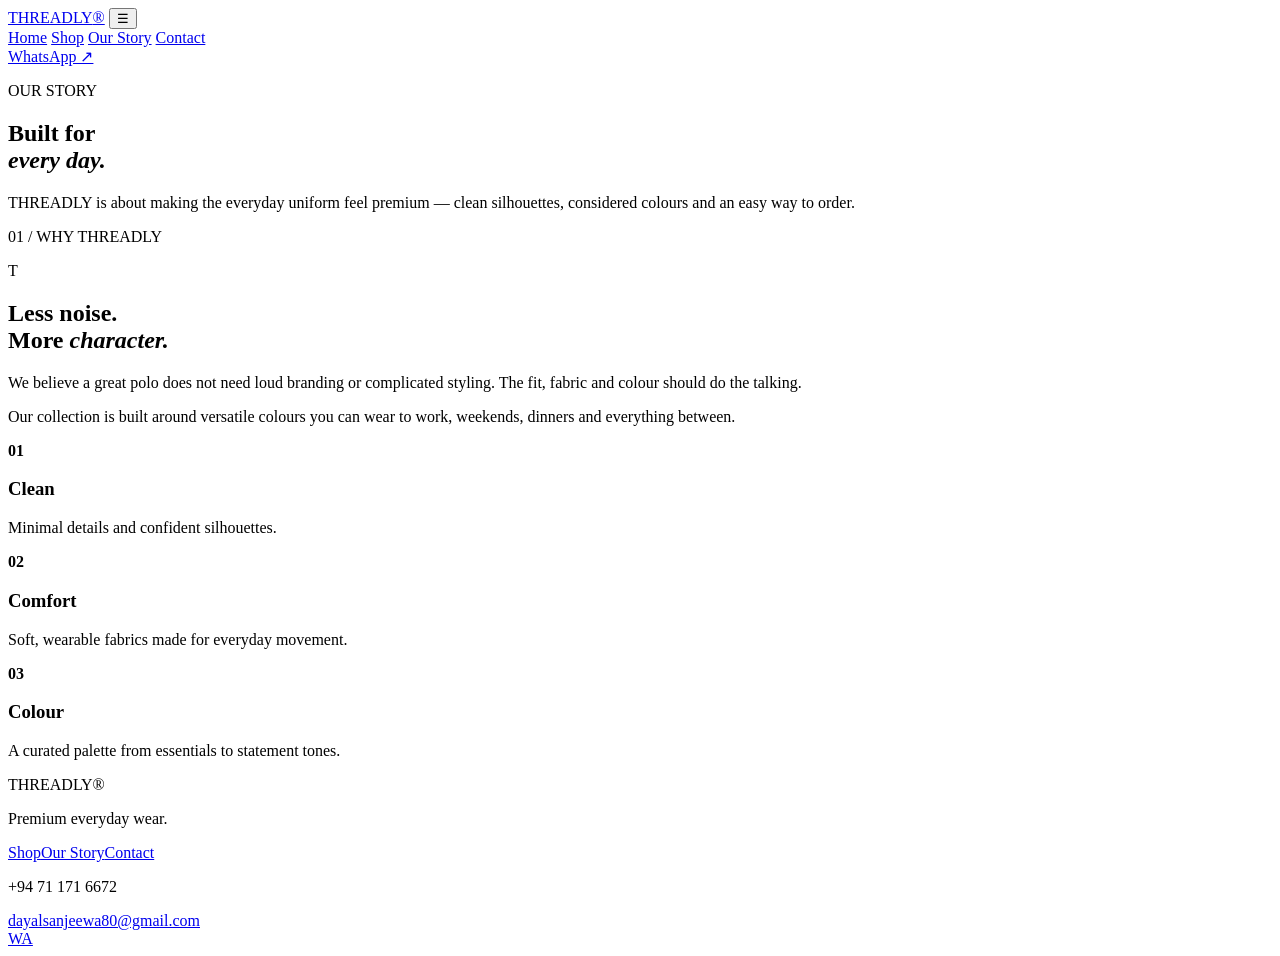
==== about.html @ 18c8f535 "Add files via upload" ====
<!DOCTYPE html>
<html lang="en"><head><meta charset="UTF-8"><meta name="viewport" content="width=device-width,initial-scale=1.0">
<title>Our Story | THREADLY</title><link rel="stylesheet" href="css/style.css"></head><body>
<header>
<a class="brand" href="index.html">THREADLY<span>®</span></a>
<button class="menu" aria-label="Open menu">☰</button>
<nav>
<a class="" href="index.html">Home</a>
<a class="" href="shop.html">Shop</a>
<a class="active" href="about.html">Our Story</a>
<a class="" href="contact.html">Contact</a>
</nav>
<a class="wa" href="https://wa.me/94711716672" target="_blank" rel="noopener">WhatsApp ↗</a>
</header>
<main><section class="page dark"><p class="tag">OUR STORY</p><h1>Built for<br><i>every day.</i></h1><p>THREADLY is about making the everyday uniform feel premium — clean silhouettes, considered colours and an easy way to order.</p></section>
<section class="story"><div><p class="tag">01 / WHY THREADLY</p><div class="big">T</div></div><div><h2>Less noise.<br>More <i>character.</i></h2><p>We believe a great polo does not need loud branding or complicated styling. The fit, fabric and colour should do the talking.</p><p>Our collection is built around versatile colours you can wear to work, weekends, dinners and everything between.</p></div></section>
<section class="values"><div><b>01</b><h3>Clean</h3><p>Minimal details and confident silhouettes.</p></div><div><b>02</b><h3>Comfort</h3><p>Soft, wearable fabrics made for everyday movement.</p></div><div><b>03</b><h3>Colour</h3><p>A curated palette from essentials to statement tones.</p></div></section></main><footer>
<div><div class="brand">THREADLY<span>®</span></div><p>Premium everyday wear.</p></div>
<div><a href="shop.html">Shop</a><a href="about.html">Our Story</a><a href="contact.html">Contact</a></div>
<div><p>+94 71 171 6672</p><a href="mailto:dayalsanjeewa80@gmail.com">dayalsanjeewa80@gmail.com</a></div>
</footer>
<a class="float" href="https://wa.me/94711716672" target="_blank" rel="noopener">WA</a><script src="js/script.js"></script></body></html>
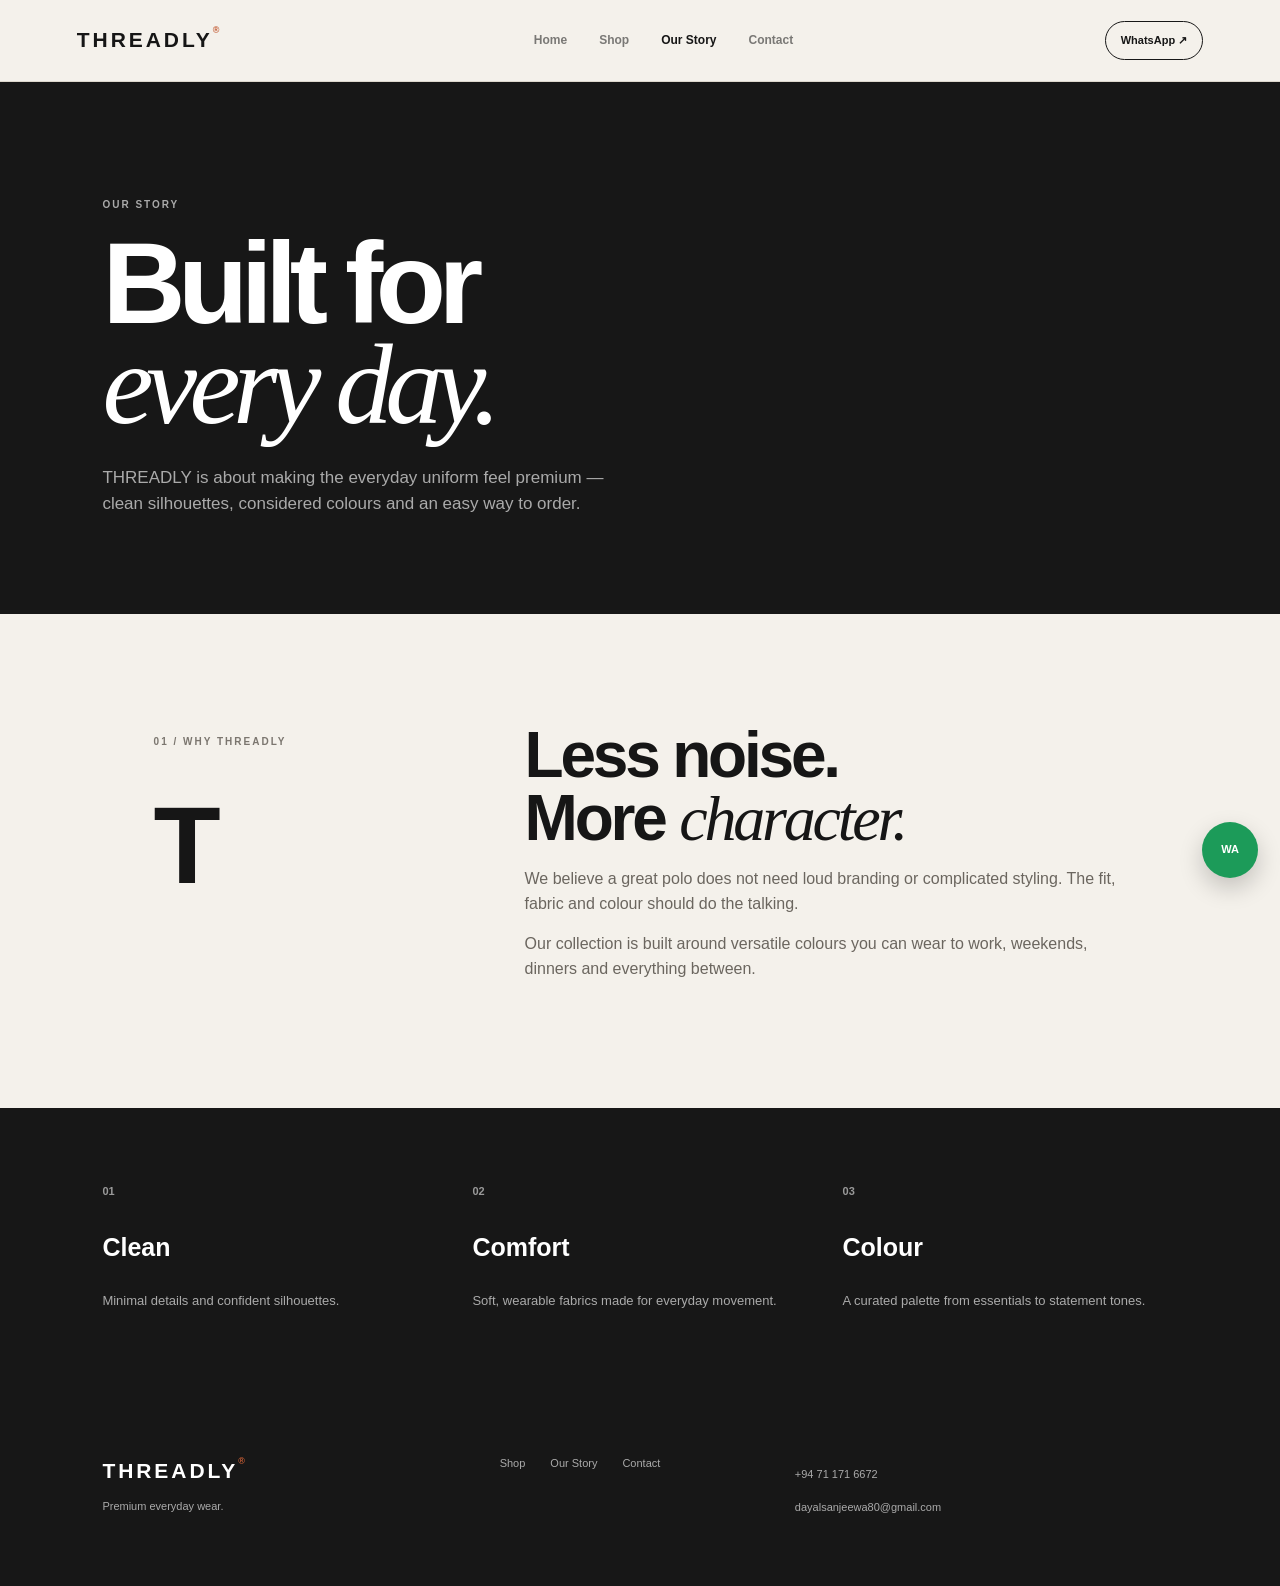
==== commit 9fd9dead: "Add files via upload" ====
--- a/about.html
+++ b/about.html
@@ -1,6 +1,23 @@
 <!DOCTYPE html>
-<html lang="en"><head><meta charset="UTF-8"><meta name="viewport" content="width=device-width,initial-scale=1.0">
-<title>Our Story | THREADLY</title><link rel="stylesheet" href="css/style.css"></head><body>
+<html lang="en"><head>
+<!-- THREADLY SEO START -->
+<title>Our Story | THREADLY Premium Everyday Wear</title>
+<meta name="description" content="Learn about THREADLY, a premium everyday wear brand focused on clean silhouettes, considered colours, comfort and easy ordering.">
+<link rel="canonical" href="https://dayalsanjeewa80-byte.github.io/threadly/about.html">
+<meta name="robots" content="index, follow, max-image-preview:large">
+<meta property="og:type" content="website">
+<meta property="og:site_name" content="THREADLY">
+<meta property="og:title" content="Our Story | THREADLY">
+<meta property="og:description" content="Discover the THREADLY approach to premium everyday wear.">
+<meta property="og:url" content="https://dayalsanjeewa80-byte.github.io/threadly/about.html">
+<meta property="og:image" content="https://dayalsanjeewa80-byte.github.io/threadly/assets/polo-orange.png">
+<meta name="twitter:card" content="summary_large_image">
+<meta name="twitter:title" content="Our Story | THREADLY">
+<meta name="twitter:description" content="Discover the THREADLY approach to premium everyday wear.">
+<meta name="twitter:image" content="https://dayalsanjeewa80-byte.github.io/threadly/assets/polo-orange.png">
+<!-- THREADLY SEO END -->
+<meta charset="UTF-8"><meta name="viewport" content="width=device-width,initial-scale=1.0">
+<link rel="stylesheet" href="css/style.css"></head><body>
 <header>
 <a class="brand" href="index.html">THREADLY<span>®</span></a>
 <button class="menu" aria-label="Open menu">☰</button>
--- a/css/style.css
+++ b/css/style.css
@@ -0,0 +1,2 @@
+*{box-sizing:border-box}body{margin:0;background:#f4f1eb;color:#161616;font-family:Arial,Helvetica,sans-serif;line-height:1.55}a{text-decoration:none;color:inherit}header{height:82px;padding:0 6vw;display:flex;align-items:center;justify-content:space-between;border-bottom:1px solid #ddd7cd;position:sticky;top:0;background:#f4f1eb;z-index:20}.brand{font-size:21px;font-weight:900;letter-spacing:.14em}.brand span{font-size:9px;vertical-align:top;color:#c35c34}nav{display:flex;gap:32px;font-size:12px;font-weight:bold}nav a{opacity:.55}nav a.active,nav a:hover{opacity:1}.wa{border:1px solid #171717;border-radius:99px;padding:10px 15px;font-size:11px;font-weight:bold}.menu{display:none;border:0;background:none;font-size:23px}.hero{min-height:650px;padding:75px 8vw;display:grid;grid-template-columns:1fr 1fr;align-items:center;gap:60px}.tag{font-size:10px;font-weight:900;letter-spacing:.2em;color:#7b766f}.hero h1,.page h1{font-size:clamp(62px,9vw,115px);line-height:.87;letter-spacing:-.065em;margin:20px 0 30px}.hero h1 i,.page h1 i,.manifesto h2 i,.story h2 i,.orderinfo h2 i{font-family:Georgia,serif;font-weight:normal}.sub,.page>p:last-child{max-width:520px;color:#6f6a63;font-size:17px}.actions{display:flex;align-items:center;gap:25px;margin-top:32px}.btn{background:#171717;color:white;padding:16px 21px;font-size:12px;font-weight:bold;display:inline-block}.line{font-size:12px;font-weight:bold;border-bottom:1px solid;padding-bottom:3px}.hero-photo{height:500px;display:grid;place-items:center;overflow:hidden;background:#171717}.hero-photo img{width:100%;height:100%;object-fit:cover;display:block}.ticker{background:#171717;color:#fff;padding:13px;text-align:center;white-space:nowrap;overflow:hidden;font-size:10px;font-weight:bold;letter-spacing:.18em}.section{padding:95px 8vw}.heading{display:flex;justify-content:space-between;align-items:end;margin-bottom:42px}.heading h2,.manifesto h2,.story h2,.orderinfo h2{font-size:clamp(38px,5vw,65px);line-height:.98;letter-spacing:-.05em;margin:0}.featured{display:grid;grid-template-columns:repeat(3,1fr);gap:22px}.featured div{height:440px;overflow:hidden;background:#ddd}.featured img{width:100%;height:100%;object-fit:cover;display:block}.manifesto{padding:100px 8vw;background:#d9d1c5}.manifesto>p:last-child{max-width:520px;font-size:17px;color:#666;margin-top:35px}.page{padding:105px 8vw 80px}.page.dark{background:#171717;color:#fff;max-width:none}.page.dark .tag,.page.dark>p:last-child{color:#aaa}.filters{padding:0 8vw 25px;display:flex;gap:10px;border-bottom:1px solid #ddd7cd}.filters button{border:1px solid #c9c3ba;background:none;border-radius:99px;padding:10px 18px;font-weight:bold;font-size:11px;cursor:pointer}.filters button.active{background:#171717;color:#fff}.shopgrid{padding-top:55px}.grid{display:grid;grid-template-columns:repeat(3,1fr);gap:25px}.product-image{height:390px;position:relative;overflow:hidden;background:#ddd}.product-image img{width:100%;height:100%;object-fit:cover;display:block;transition:transform .5s ease}.image-btn{display:block;width:100%;padding:0;border:0;background:none;cursor:zoom-in;text-align:left}.image-btn:hover img{transform:scale(1.035)}.product-image>span{position:absolute;top:16px;left:16px;font-size:9px;letter-spacing:.15em;font-weight:bold;background:#f4f1ebd9;padding:5px 7px}.product-image em{position:absolute;right:16px;bottom:16px;background:#171717;color:#fff;padding:7px 9px;font-size:9px;font-style:normal;font-weight:bold;opacity:0;transition:opacity .2s}.image-btn:hover .product-image em{opacity:1}.prodrow{display:flex;justify-content:space-between;gap:15px}.prodrow h3{margin:14px 0 0}.prodrow p{margin:2px 0;color:#777;font-size:11px}.prodrow strong{font-size:12px;margin-top:15px}.order{display:block;background:#171717;color:#fff;text-align:center;padding:12px;font-size:11px;font-weight:bold;margin-top:14px}.lightbox{position:fixed;inset:0;background:#111e;display:none;align-items:center;justify-content:center;padding:30px;z-index:50}.lightbox.open{display:flex}.lightbox-inner{max-width:min(900px,92vw);max-height:90vh;background:#f4f1eb;padding:14px}.lightbox-inner img{display:block;max-width:100%;max-height:78vh;object-fit:contain}.lightbox-inner h3{margin:10px 5px 2px}.close-lightbox{position:fixed;right:24px;top:18px;border:0;background:#fff;color:#111;width:42px;height:42px;border-radius:50%;font-size:28px;cursor:pointer}.story{padding:110px 12vw;display:grid;grid-template-columns:1fr 2fr;gap:70px}.big{font-size:110px;font-weight:900;letter-spacing:-.08em}.story p:not(.tag){max-width:650px;color:#6b665f}.values{display:grid;grid-template-columns:repeat(3,1fr);gap:35px;padding:70px 8vw;background:#171717;color:#fff}.values b{color:#999;font-size:11px}.values h3{font-size:25px}.values p{color:#aaa;font-size:13px}.contact{padding:0 8vw 100px;display:grid;grid-template-columns:1fr 1fr;gap:25px}.contact>div{background:#ded8ce;padding:45px;min-height:300px}.contact>div+div{background:#171717;color:#fff}.contact>div+div .tag,.contact>div+div p{color:#aaa}.contact h2{font-size:36px;margin:15px 0;word-break:break-word}.orderinfo{padding:75px 8vw;background:#d9d1c5}.orderinfo p{display:inline-block;margin:35px 35px 0 0;font-weight:bold;font-size:13px}footer{background:#171717;color:#fff;padding:60px 8vw;display:grid;grid-template-columns:1.4fr 1fr 1.5fr;gap:40px}footer .brand{display:block}footer p,footer a{color:#aaa;font-size:11px}footer>div:nth-child(2){display:flex;gap:25px}.float{position:fixed;right:22px;bottom:22px;width:56px;height:56px;border-radius:50%;background:#1c9b59;color:white;display:grid;place-items:center;font-weight:900;font-size:11px;box-shadow:0 10px 25px #0003;z-index:30}@media(max-width:800px){header{height:70px}.menu{display:block}nav{display:none;position:absolute;left:0;right:0;top:70px;background:#f4f1eb;padding:22px 7vw;flex-direction:column;gap:17px;border-bottom:1px solid #ddd}nav.open{display:flex}.wa{display:none}.hero{grid-template-columns:1fr;padding:55px 7vw}.hero-photo{height:390px}.section,.page,.contact,.story,.values,footer,.orderinfo{padding-left:7vw;padding-right:7vw}.featured,.grid,.contact,.story,.values,footer{grid-template-columns:1fr}.heading{align-items:start;gap:20px}.product-image{height:430px}.big{font-size:70px}.close-lightbox{right:14px;top:12px}.lightbox{padding:12px}}
+.sharebar{padding:80px 8vw;background:#e2ddd4;display:flex;justify-content:space-between;align-items:center;gap:30px}.sharebar h2{font-size:clamp(34px,4vw,58px);line-height:.98;margin:0}.sharebar h2 i{font-family:Georgia,serif;font-weight:normal}.share-actions{display:flex;flex-wrap:wrap;gap:10px}.social-btn{border:1px solid #171717;background:transparent;padding:14px 18px;font-size:11px;font-weight:bold;cursor:pointer}.social-btn:hover{background:#171717;color:#fff}@media(max-width:800px){.sharebar{display:block;padding:60px 7vw}.share-actions{margin-top:25px}}
